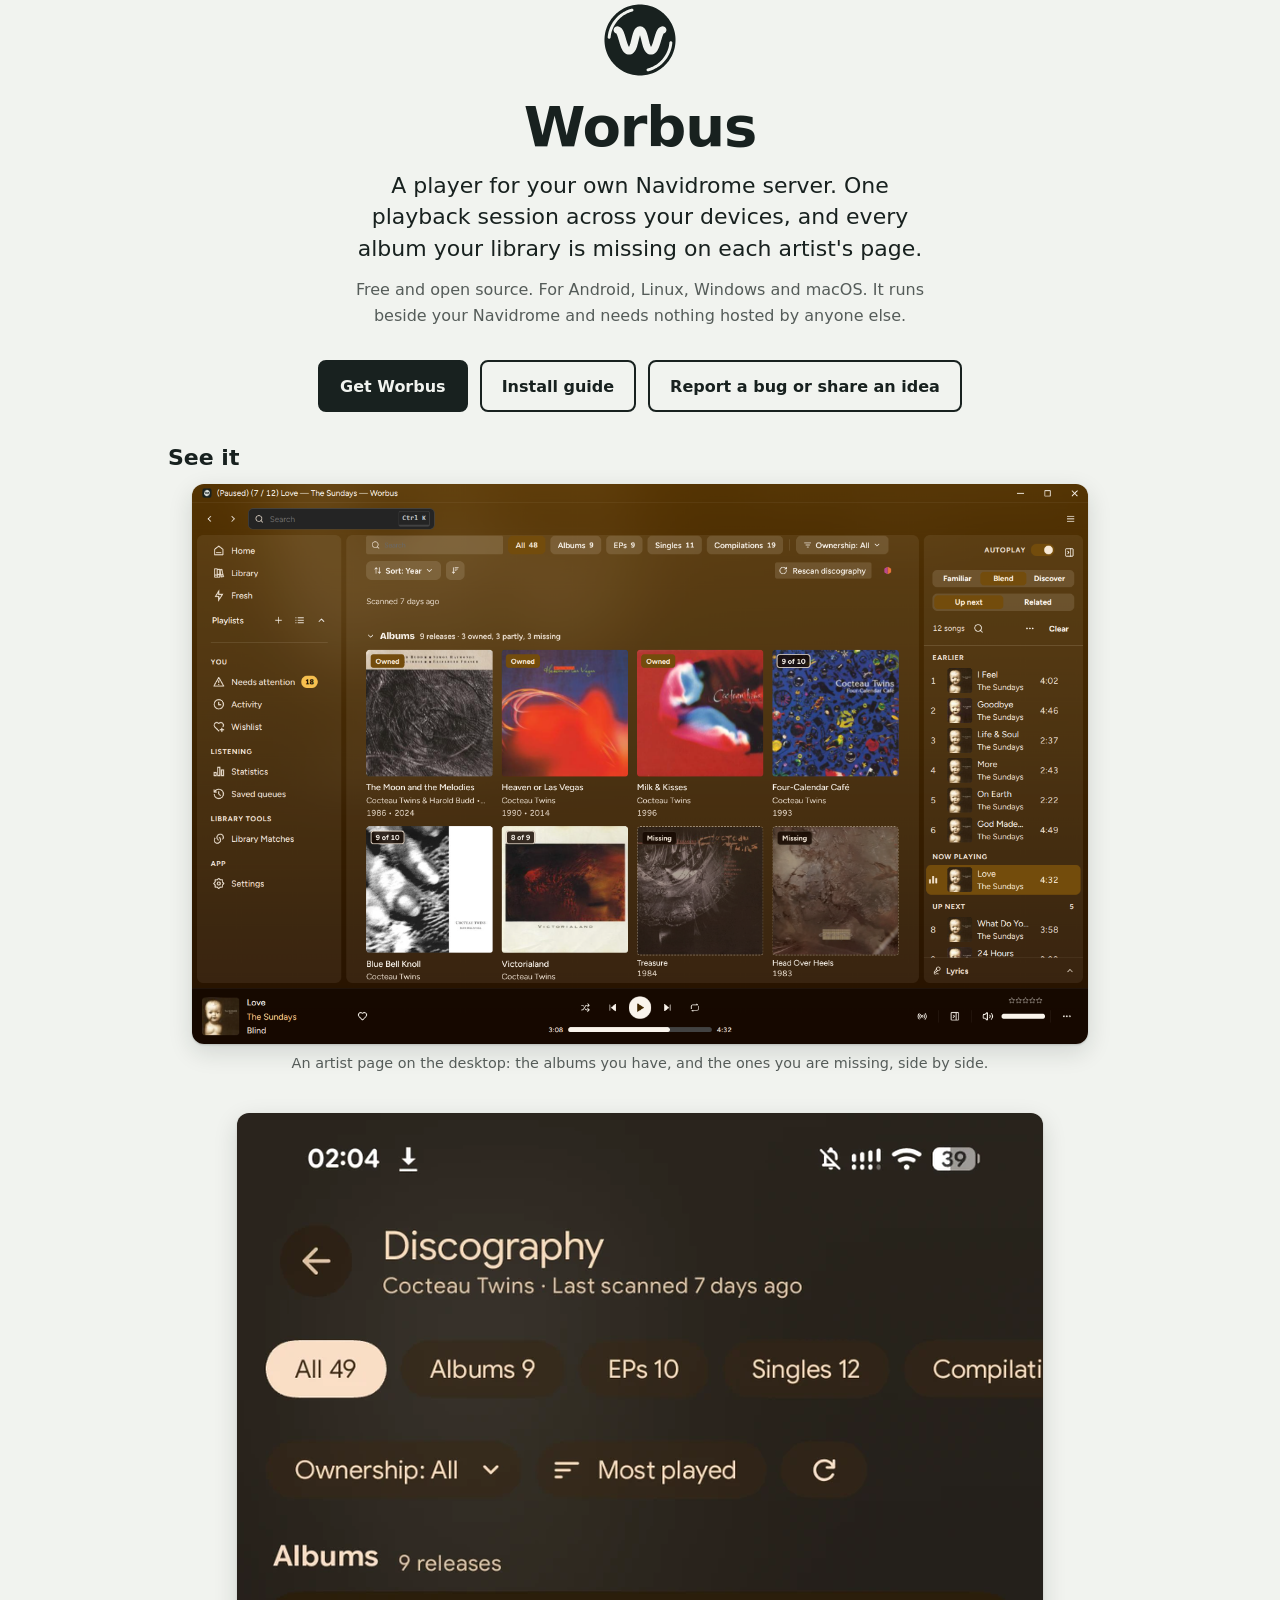
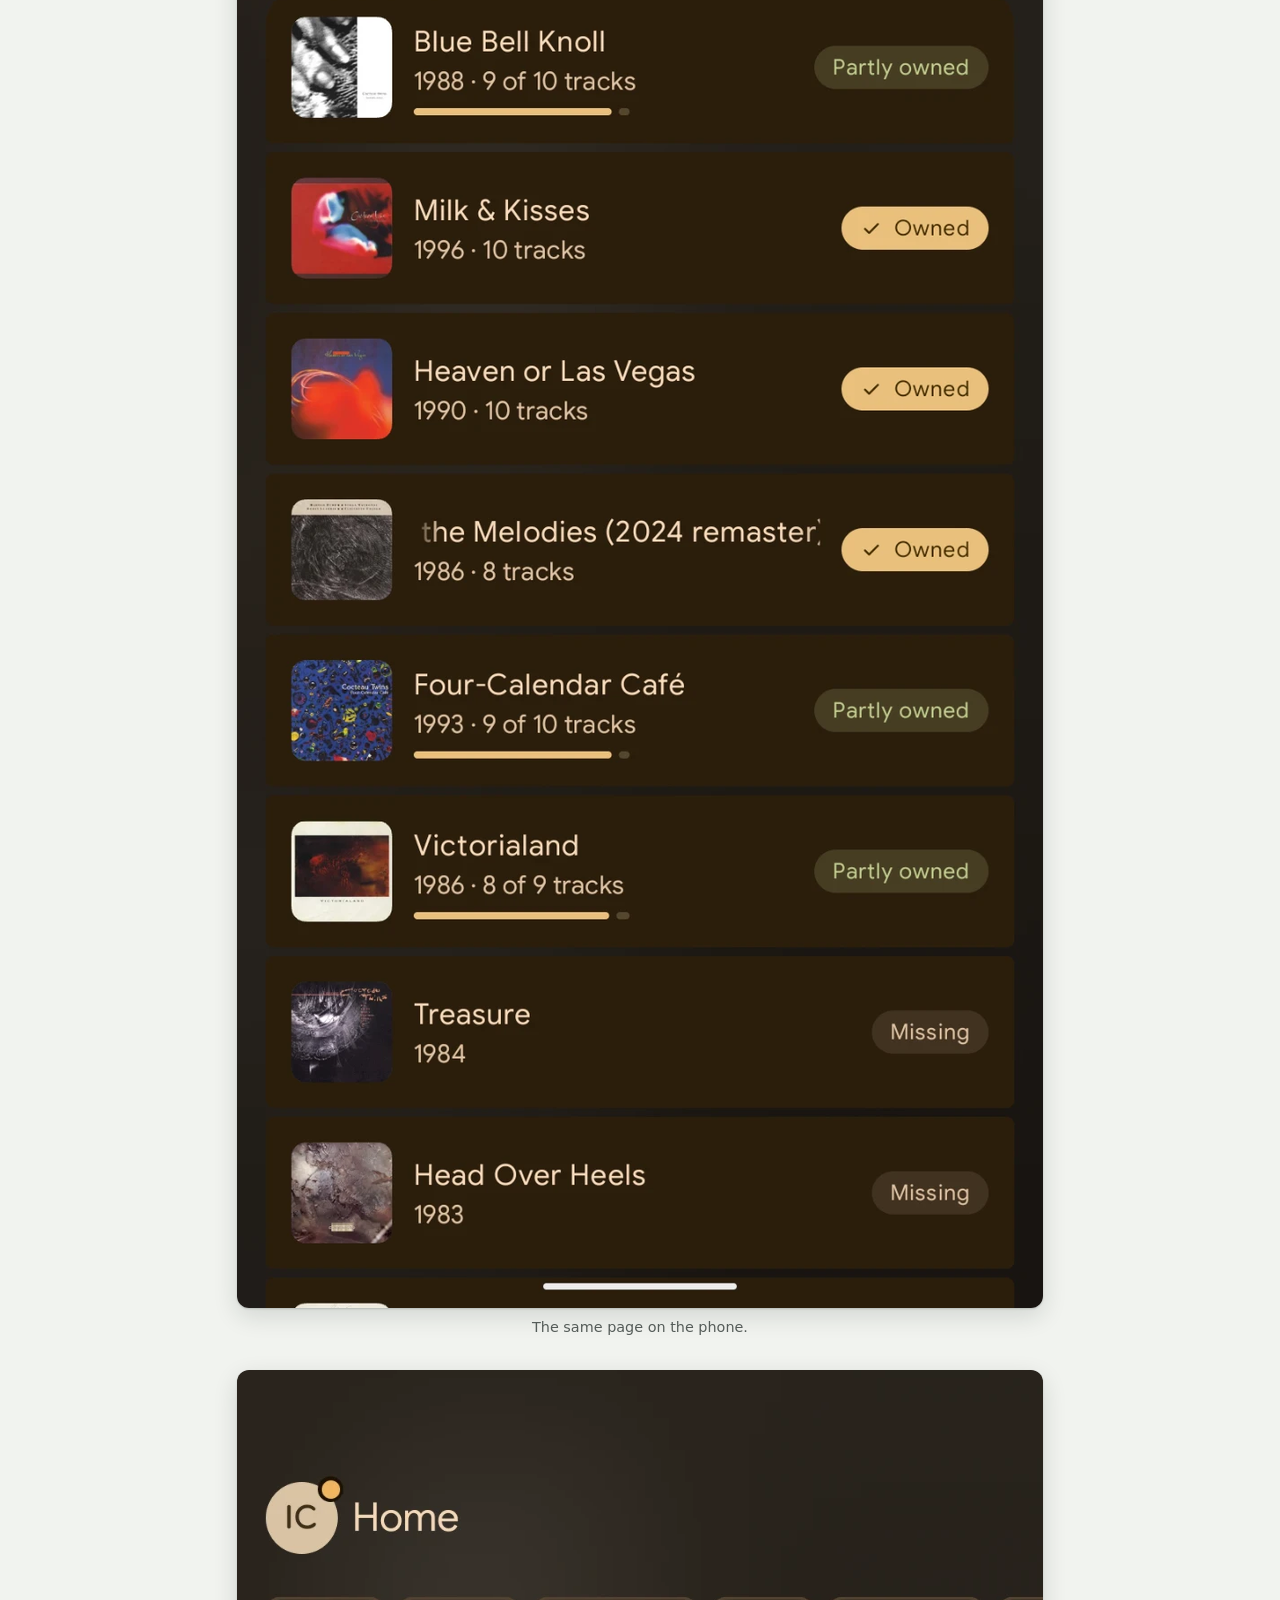
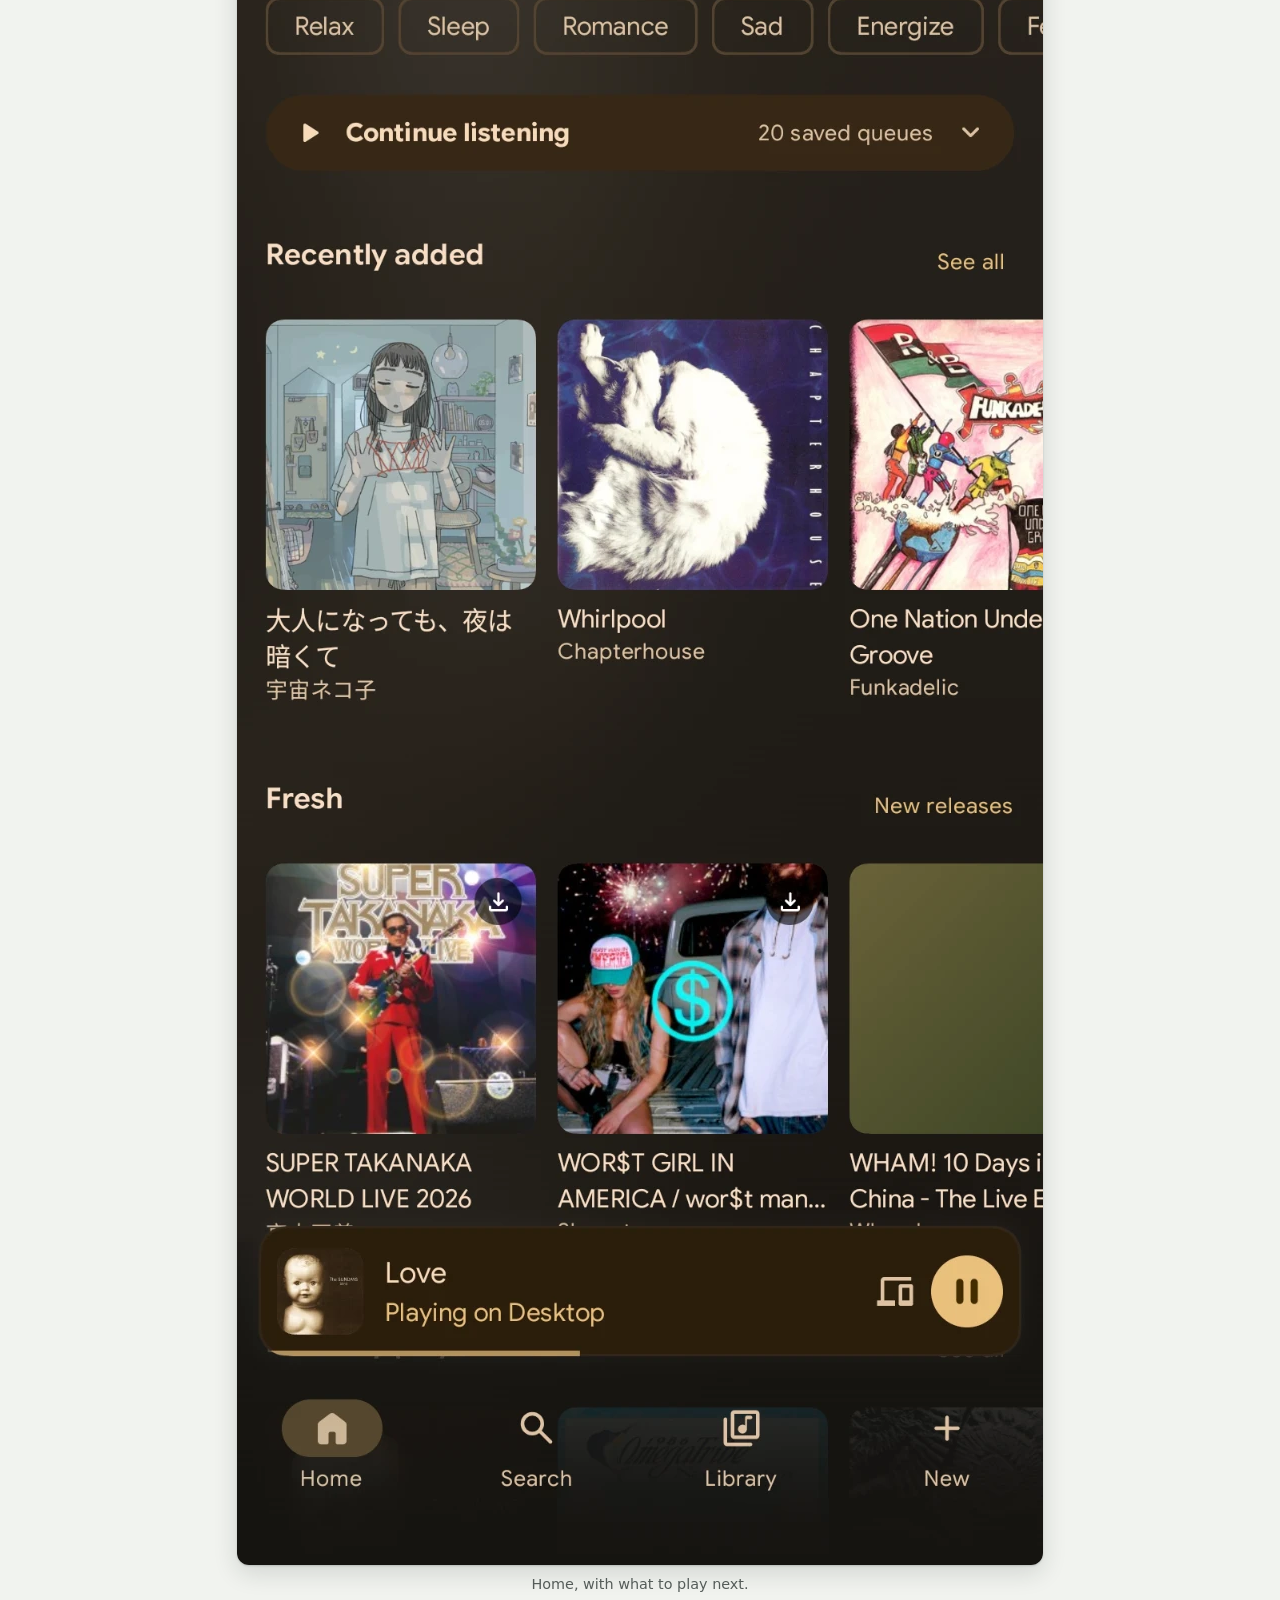
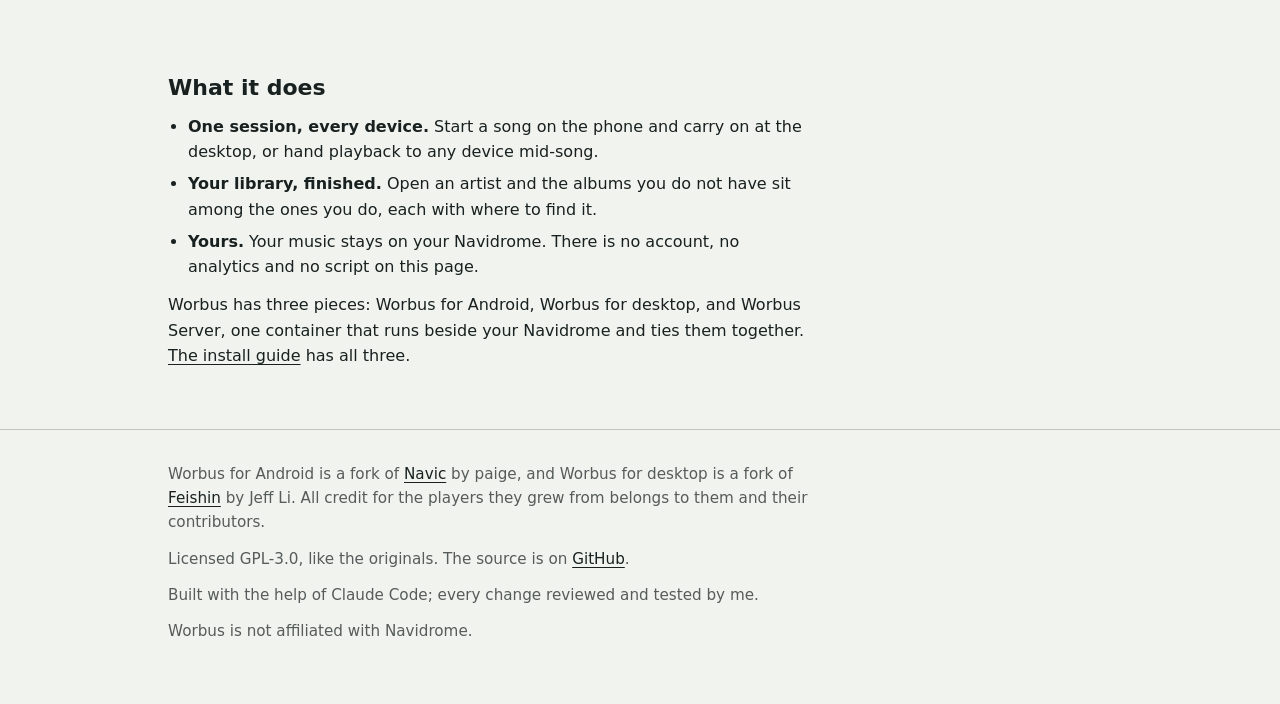
==== site/index.html @ 7f62e2a2 "site: worbus.app, one page The front-door check now fails closed (a missing README.md or INSTALL.md," ====
<!doctype html>
<html lang="en">
<head>
  <meta charset="utf-8">
  <meta name="viewport" content="width=device-width, initial-scale=1">
  <title>Worbus</title>
  <meta name="description" content="Worbus: a player for your own Navidrome server. One playback session across your devices, and every album your library is missing on each artist's page.">
  <meta name="color-scheme" content="light dark">
  <meta name="theme-color" content="#F1F3EF" media="(prefers-color-scheme: light)">
  <meta name="theme-color" content="#18211F" media="(prefers-color-scheme: dark)">
  <link rel="icon" href="favicon.svg" type="image/svg+xml">
  <link rel="stylesheet" href="style.css">
</head>
<body>
  <header class="wrap">
    <img src="favicon.svg" width="80" height="80" alt="">
    <h1>Worbus</h1>
    <p class="pitch">A player for your own Navidrome server. One playback session across your devices, and every album your library is missing on each artist's page.</p>
    <p class="sub">Free and open source. For Android, Linux, Windows and macOS. It runs beside your Navidrome and needs nothing hosted by anyone else.</p>
    <ul class="get">
      <li><a class="primary" href="https://github.com/illuminator69/worbus/releases/latest">Get Worbus</a></li>
      <li><a href="https://github.com/illuminator69/worbus/blob/main/INSTALL.md">Install guide</a></li>
      <li><a href="https://github.com/illuminator69/worbus/issues/new/choose">Report a bug or share an idea</a></li>
    </ul>
  </header>

  <main class="wrap">
    <section aria-labelledby="see">
      <h2 id="see">See it</h2>
      <ul class="shots">
        <li class="wide">
          <img src="img/desktop-2.png" width="1440" height="900" loading="lazy"
               alt="Worbus for desktop: an artist page with the albums the library has and the albums it is missing">
          <p class="cap">An artist page on the desktop: the albums you have, and the ones you are missing, side by side.</p>
        </li>
        <li class="wide">
          <ul class="shots phones">
            <li>
              <img src="img/android-2.png" width="806" height="1795" loading="lazy"
                   alt="Worbus for Android: an artist page with the albums the library has and the albums it is missing">
              <p class="cap">The same page on the phone.</p>
            </li>
            <li>
              <img src="img/android-1.png" width="806" height="1795" loading="lazy"
                   alt="Worbus for Android: Home">
              <p class="cap">Home, with what to play next.</p>
            </li>
          </ul>
        </li>
      </ul>
    </section>

    <section class="about" aria-labelledby="what">
      <h2 id="what">What it does</h2>
      <ul>
        <li><strong>One session, every device.</strong> Start a song on the phone and carry on at the desktop, or hand playback to any device mid-song.</li>
        <li><strong>Your library, finished.</strong> Open an artist and the albums you do not have sit among the ones you do, each with where to find it.</li>
        <li><strong>Yours.</strong> Your music stays on your Navidrome. There is no account, no analytics and no script on this page.</li>
      </ul>
      <p>Worbus has three pieces: Worbus for Android, Worbus for desktop, and Worbus Server, one container that runs beside your Navidrome and ties them together. <a href="https://github.com/illuminator69/worbus/blob/main/INSTALL.md">The install guide</a> has all three.</p>
    </section>
  </main>

  <footer>
    <div class="wrap">
      <p>Worbus for Android is a fork of <a href="https://github.com/ssalggnikool/Navic">Navic</a> by paige, and Worbus for desktop is a fork of <a href="https://github.com/jeffvli/feishin">Feishin</a> by Jeff Li. All credit for the players they grew from belongs to them and their contributors.</p>
      <p>Licensed GPL-3.0, like the originals. The source is on <a href="https://github.com/illuminator69/worbus">GitHub</a>.</p>
      <p>Built with the help of Claude Code; every change reviewed and tested by me.</p>
      <p>Worbus is not affiliated with Navidrome.</p>
    </div>
  </footer>
</body>
</html>
---- site/style.css ----
/* worbus.app: one page, no script, nothing from another host. Ink and Paper are the only colours. */
:root {
  --ink: #18211F;
  --paper: #F1F3EF;
  --bg: var(--paper);
  --fg: var(--ink);
  --muted: color-mix(in srgb, var(--fg) 72%, var(--bg));
  --line: color-mix(in srgb, var(--fg) 22%, var(--bg));
  --shadow: 0 1px 2px color-mix(in srgb, var(--fg) 18%, transparent), 0 8px 24px color-mix(in srgb, var(--fg) 14%, transparent);
  color-scheme: light dark;
}

@media (prefers-color-scheme: dark) {
  :root {
    --bg: var(--ink);
    --fg: var(--paper);
  }
}

*, *::before, *::after { box-sizing: border-box; }

html { -webkit-text-size-adjust: 100%; text-size-adjust: 100%; }

body {
  margin: 0;
  background: var(--bg);
  color: var(--fg);
  font: 1rem/1.6 system-ui, -apple-system, "Segoe UI", Roboto, "Helvetica Neue", Arial, sans-serif;
}

.wrap { width: 100%; max-width: 62rem; margin: 0 auto; padding: 0 1rem; }

a { color: inherit; text-decoration-thickness: 1px; text-underline-offset: 0.2em; }
a:hover { text-decoration-thickness: 2px; }
a:focus-visible { outline: 3px solid var(--fg); outline-offset: 3px; border-radius: 2px; }

header { padding: 3rem 0 1.5rem; text-align: center; }
header img { display: block; margin: 0 auto 1rem; width: 5rem; height: 5rem; }
h1 { margin: 0 0 0.75rem; font-size: clamp(2.25rem, 8vw, 3.5rem); line-height: 1.1; letter-spacing: -0.02em; }
.pitch { margin: 0 auto; max-width: 36rem; font-size: clamp(1.125rem, 3.5vw, 1.375rem); line-height: 1.45; }
.sub { margin: 0.75rem auto 0; max-width: 36rem; color: var(--muted); }

.get { display: flex; flex-wrap: wrap; justify-content: center; gap: 0.75rem; margin: 2rem 0 0; padding: 0; list-style: none; }
.get a {
  display: inline-block;
  padding: 0.7rem 1.25rem;
  border: 2px solid var(--fg);
  border-radius: 0.5rem;
  font-weight: 600;
  text-decoration: none;
}
.get a:hover { background: color-mix(in srgb, var(--fg) 10%, var(--bg)); }
.get .primary { background: var(--fg); color: var(--bg); }
.get .primary:hover { background: color-mix(in srgb, var(--fg) 85%, var(--bg)); }

main { padding-bottom: 1rem; }
section { padding: 2rem 0; }
h2 { margin: 0 0 0.75rem; font-size: 1.375rem; line-height: 1.25; }

.shots { margin: 0; padding: 0; list-style: none; display: flex; flex-direction: column; align-items: center; gap: 1.5rem; }
.shots li { margin: 0; text-align: center; }
.shots img { display: block; max-width: 100%; height: auto; border-radius: 0.75rem; box-shadow: var(--shadow); }
.shots .wide { width: 100%; max-width: 56rem; }
.phones { display: flex; justify-content: center; gap: 1rem; width: 100%; }
.phones li { flex: 0 1 15rem; min-width: 0; }
figcaption, .cap { margin-top: 0.5rem; color: var(--muted); font-size: 0.9rem; }

.about { max-width: 40rem; }
.about p, .about ul { margin: 0 0 0.75rem; }
.about ul { padding-left: 1.25rem; }
.about li { margin-bottom: 0.4rem; }

footer { border-top: 1px solid var(--line); margin-top: 1rem; padding: 2rem 0 3rem; color: var(--muted); font-size: 0.95rem; }
footer p { margin: 0 0 0.75rem; max-width: 40rem; }
footer a { color: var(--fg); }

@media (min-width: 48rem) {
  header { padding-top: 4.5rem; }
  .wrap { padding: 0 1.5rem; }
}

@media (prefers-reduced-motion: reduce) {
  * { scroll-behavior: auto !important; }
}
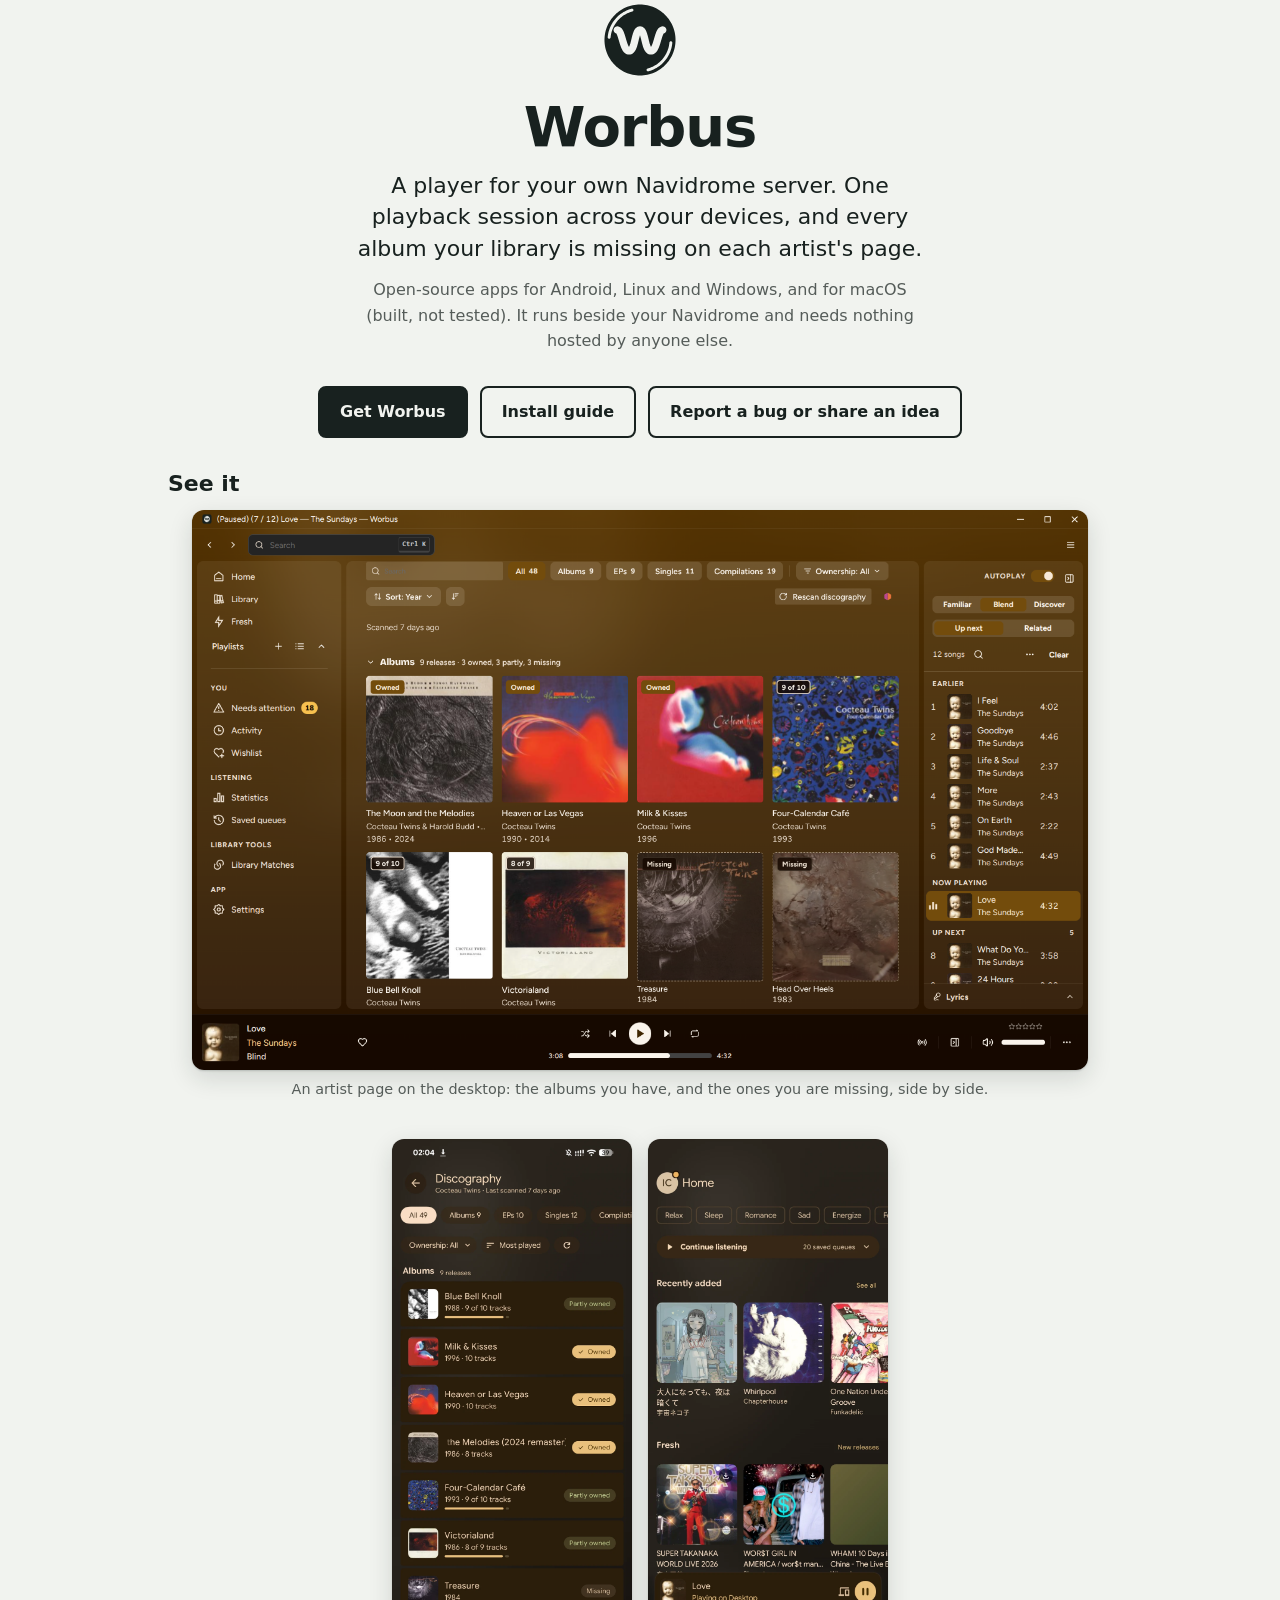
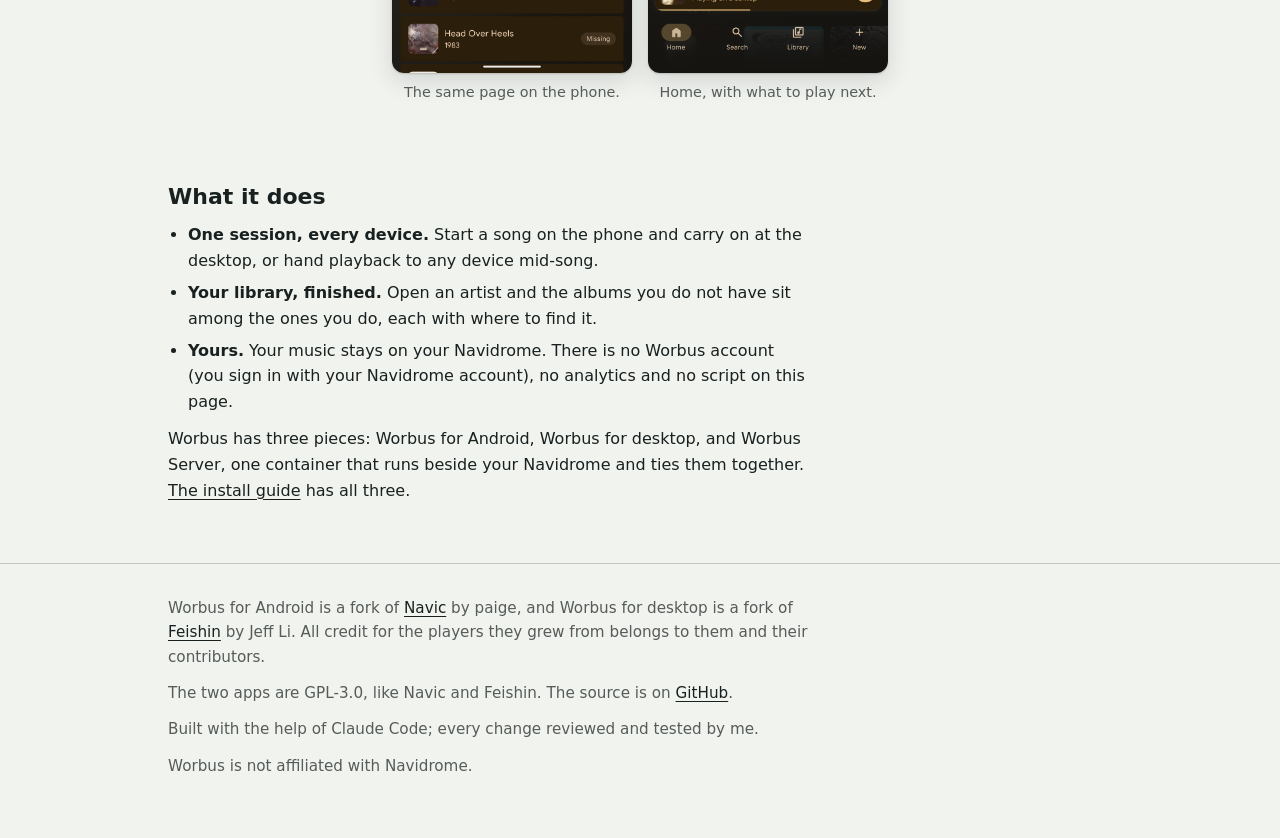
==== commit 86499752: "site, docs: review fixes (side-by-side phones, 0.7.0 examples, no fill/fetch words) - site/style.css" ====
--- a/site/index.html
+++ b/site/index.html
@@ -16,7 +16,7 @@
     <img src="favicon.svg" width="80" height="80" alt="">
     <h1>Worbus</h1>
     <p class="pitch">A player for your own Navidrome server. One playback session across your devices, and every album your library is missing on each artist's page.</p>
-    <p class="sub">Free and open source. For Android, Linux, Windows and macOS. It runs beside your Navidrome and needs nothing hosted by anyone else.</p>
+    <p class="sub">Open-source apps for Android, Linux and Windows, and for macOS (built, not tested). It runs beside your Navidrome and needs nothing hosted by anyone else.</p>
     <ul class="get">
       <li><a class="primary" href="https://github.com/illuminator69/worbus/releases/latest">Get Worbus</a></li>
       <li><a href="https://github.com/illuminator69/worbus/blob/main/INSTALL.md">Install guide</a></li>
@@ -55,7 +55,7 @@
       <ul>
         <li><strong>One session, every device.</strong> Start a song on the phone and carry on at the desktop, or hand playback to any device mid-song.</li>
         <li><strong>Your library, finished.</strong> Open an artist and the albums you do not have sit among the ones you do, each with where to find it.</li>
-        <li><strong>Yours.</strong> Your music stays on your Navidrome. There is no account, no analytics and no script on this page.</li>
+        <li><strong>Yours.</strong> Your music stays on your Navidrome. There is no Worbus account (you sign in with your Navidrome account), no analytics and no script on this page.</li>
       </ul>
       <p>Worbus has three pieces: Worbus for Android, Worbus for desktop, and Worbus Server, one container that runs beside your Navidrome and ties them together. <a href="https://github.com/illuminator69/worbus/blob/main/INSTALL.md">The install guide</a> has all three.</p>
     </section>
@@ -64,7 +64,7 @@
   <footer>
     <div class="wrap">
       <p>Worbus for Android is a fork of <a href="https://github.com/ssalggnikool/Navic">Navic</a> by paige, and Worbus for desktop is a fork of <a href="https://github.com/jeffvli/feishin">Feishin</a> by Jeff Li. All credit for the players they grew from belongs to them and their contributors.</p>
-      <p>Licensed GPL-3.0, like the originals. The source is on <a href="https://github.com/illuminator69/worbus">GitHub</a>.</p>
+      <p>The two apps are GPL-3.0, like Navic and Feishin. The source is on <a href="https://github.com/illuminator69/worbus">GitHub</a>.</p>
       <p>Built with the help of Claude Code; every change reviewed and tested by me.</p>
       <p>Worbus is not affiliated with Navidrome.</p>
     </div>
--- a/site/style.css
+++ b/site/style.css
@@ -61,8 +61,8 @@
 .shots li { margin: 0; text-align: center; }
 .shots img { display: block; max-width: 100%; height: auto; border-radius: 0.75rem; box-shadow: var(--shadow); }
 .shots .wide { width: 100%; max-width: 56rem; }
-.phones { display: flex; justify-content: center; gap: 1rem; width: 100%; }
-.phones li { flex: 0 1 15rem; min-width: 0; }
+.phones { flex-direction: row; align-items: flex-start; justify-content: center; gap: 1rem; width: 100%; }
+.phones li { flex: 1 1 0; max-width: 15rem; min-width: 0; }
 figcaption, .cap { margin-top: 0.5rem; color: var(--muted); font-size: 0.9rem; }
 
 .about { max-width: 40rem; }
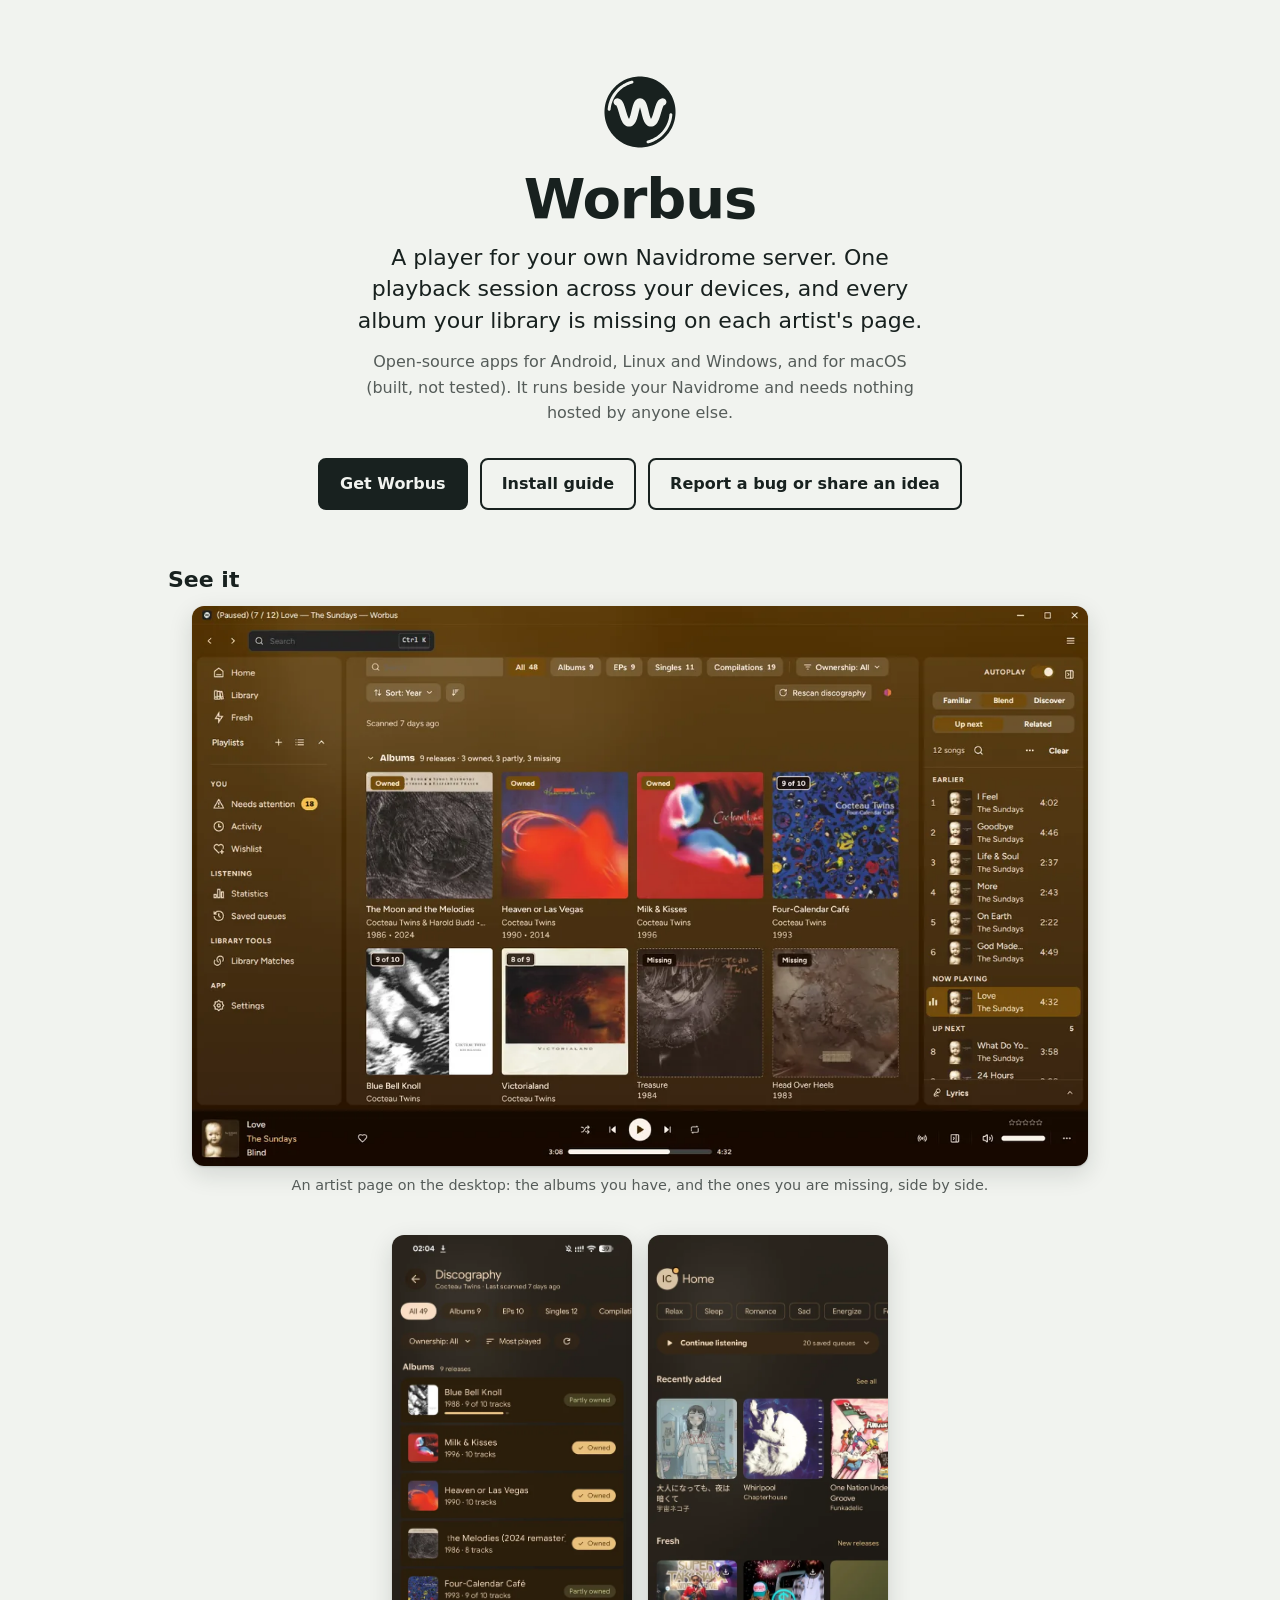
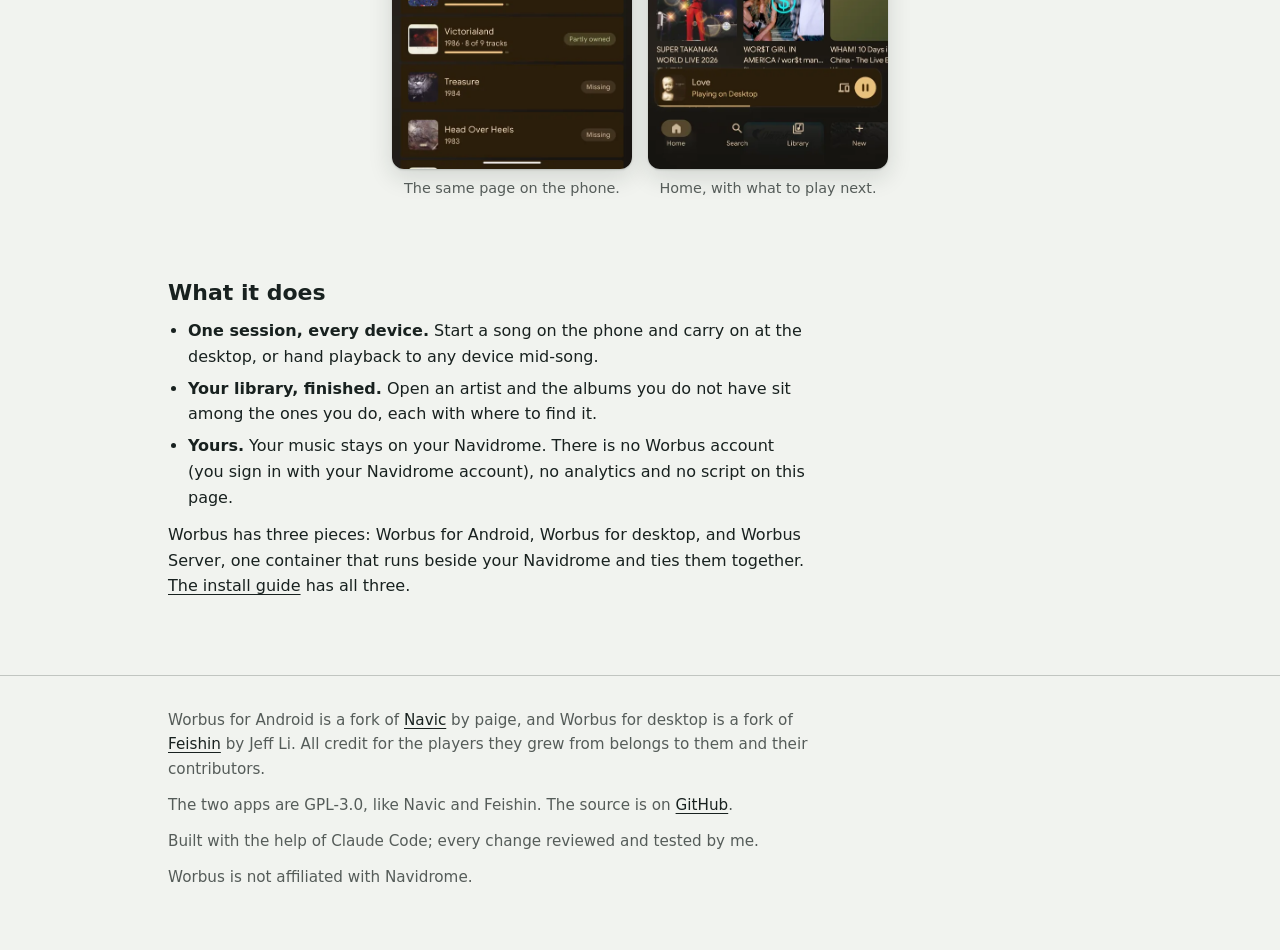
==== commit 98985b92: "site: the three screenshots as WebP, at most 1200 px H3 committed PNG copies because the VM has no I" ====
--- a/site/index.html
+++ b/site/index.html
@@ -29,19 +29,19 @@
       <h2 id="see">See it</h2>
       <ul class="shots">
         <li class="wide">
-          <img src="img/desktop-2.png" width="1440" height="900" loading="lazy"
+          <img src="img/desktop-2.webp" width="1200" height="750" loading="lazy"
                alt="Worbus for desktop: an artist page with the albums the library has and the albums it is missing">
           <p class="cap">An artist page on the desktop: the albums you have, and the ones you are missing, side by side.</p>
         </li>
         <li class="wide">
           <ul class="shots phones">
             <li>
-              <img src="img/android-2.png" width="806" height="1795" loading="lazy"
+              <img src="img/android-2.webp" width="539" height="1200" loading="lazy"
                    alt="Worbus for Android: an artist page with the albums the library has and the albums it is missing">
               <p class="cap">The same page on the phone.</p>
             </li>
             <li>
-              <img src="img/android-1.png" width="806" height="1795" loading="lazy"
+              <img src="img/android-1.webp" width="539" height="1200" loading="lazy"
                    alt="Worbus for Android: Home">
               <p class="cap">Home, with what to play next.</p>
             </li>
--- a/site/style.css
+++ b/site/style.css
@@ -28,7 +28,7 @@
   font: 1rem/1.6 system-ui, -apple-system, "Segoe UI", Roboto, "Helvetica Neue", Arial, sans-serif;
 }
 
-.wrap { width: 100%; max-width: 62rem; margin: 0 auto; padding: 0 1rem; }
+.wrap { width: 100%; max-width: 62rem; margin: 0 auto; padding-inline: 1rem; }
 
 a { color: inherit; text-decoration-thickness: 1px; text-underline-offset: 0.2em; }
 a:hover { text-decoration-thickness: 2px; }
@@ -76,7 +76,7 @@
 
 @media (min-width: 48rem) {
   header { padding-top: 4.5rem; }
-  .wrap { padding: 0 1.5rem; }
+  .wrap { padding-inline: 1.5rem; }
 }
 
 @media (prefers-reduced-motion: reduce) {
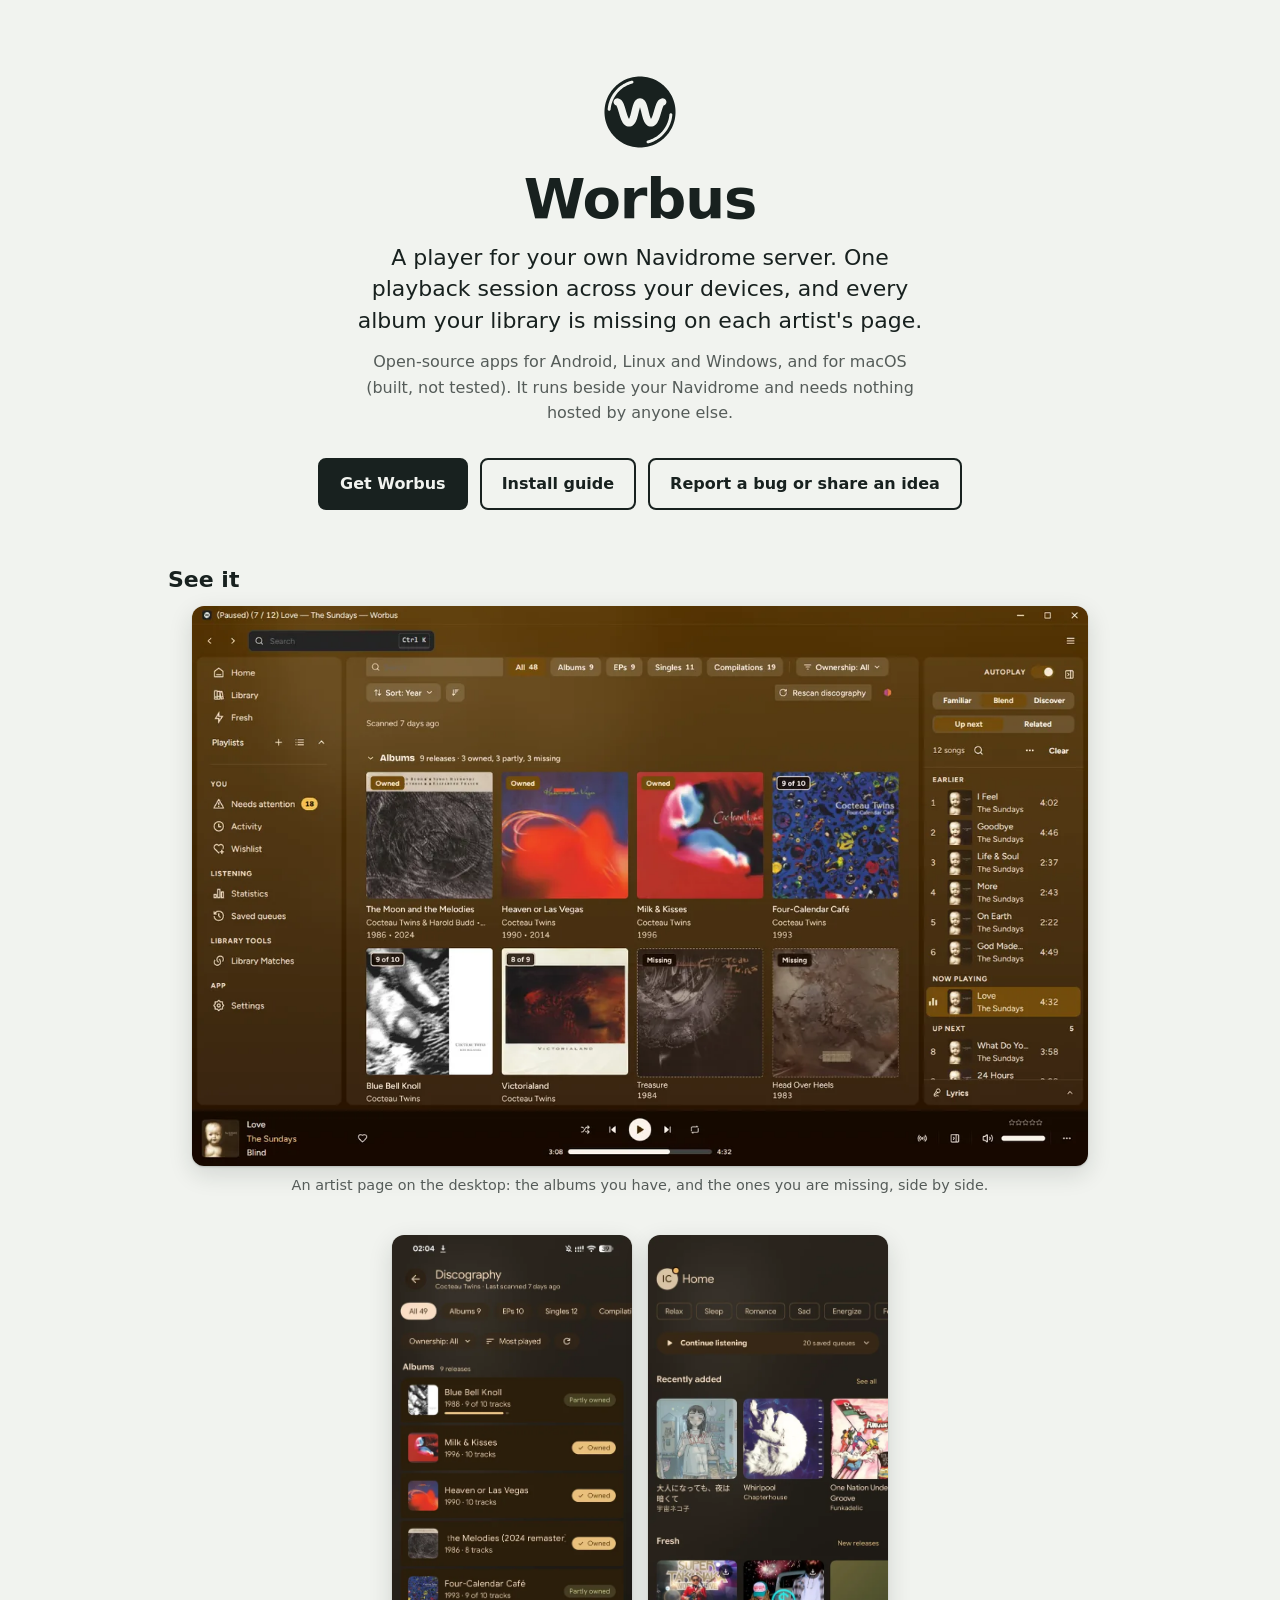
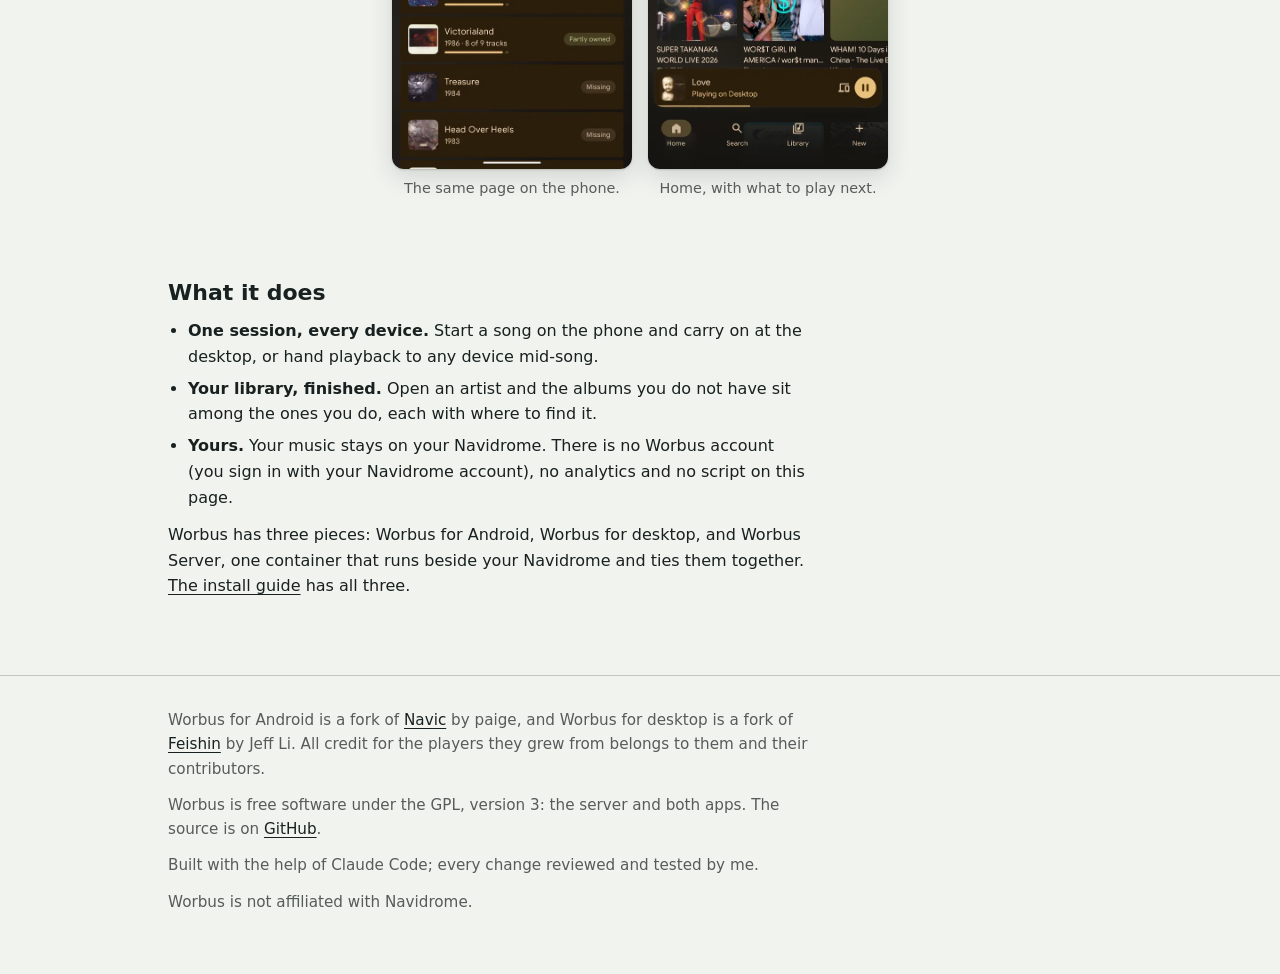
==== commit c7b0a9d7: "docs: license the hub, the server and the docs under GPL-3.0-or-later The repo had no licence file, " ====
--- a/site/index.html
+++ b/site/index.html
@@ -64,7 +64,7 @@
   <footer>
     <div class="wrap">
       <p>Worbus for Android is a fork of <a href="https://github.com/ssalggnikool/Navic">Navic</a> by paige, and Worbus for desktop is a fork of <a href="https://github.com/jeffvli/feishin">Feishin</a> by Jeff Li. All credit for the players they grew from belongs to them and their contributors.</p>
-      <p>The two apps are GPL-3.0, like Navic and Feishin. The source is on <a href="https://github.com/illuminator69/worbus">GitHub</a>.</p>
+      <p>Worbus is free software under the GPL, version 3: the server and both apps. The source is on <a href="https://github.com/illuminator69/worbus">GitHub</a>.</p>
       <p>Built with the help of Claude Code; every change reviewed and tested by me.</p>
       <p>Worbus is not affiliated with Navidrome.</p>
     </div>
